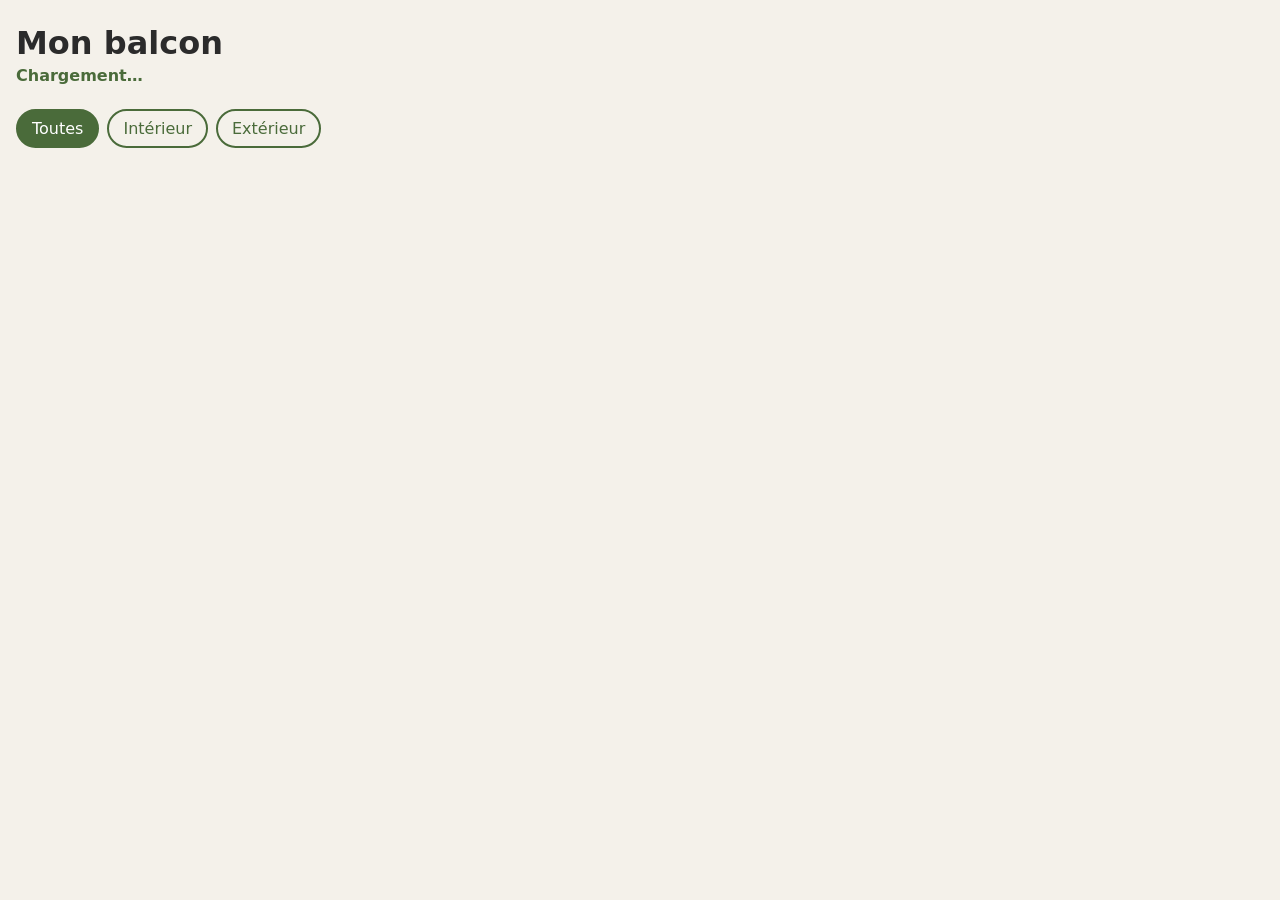
==== kata-js-6-balcon-s7/index.html @ d90268b1 "fait TODO 1 & 2 kata Balcon IA:[0]" ====
<!DOCTYPE html>
<html lang="fr">
<head>
  <meta charset="UTF-8">
  <meta name="viewport" content="width=device-width, initial-scale=1.0">
  <title>Mon balcon</title>
  <link rel="stylesheet" href="style.css">
</head>
<body>
  <header>
    <h1>Mon balcon</h1>
    <p id="compteur">Chargement…</p>
  </header>

  <main>
    <nav aria-label="Filtrer les plantes">
      <button type="button" id="btn-toutes" class="filtre actif">Toutes</button>
      <button type="button" id="btn-interieur" class="filtre">Intérieur</button>
      <button type="button" id="btn-exterieur" class="filtre">Extérieur</button>
    </nav>

    <ul id="liste"></ul>
  </main>

  <!-- L'ordre compte : les données d'abord, le script ensuite -->
  <script src="plantes.js"></script>
  <script src="script.js"></script>
</body>
</html>
---- kata-js-6-balcon-s7/style.css ----
* {
  box-sizing: border-box;
}

body {
  margin: 0;
  font-family: system-ui, sans-serif;
  background: #f4f1ea;
  color: #2b2b2b;
}

header {
  padding: 24px 16px 8px;
}

h1 {
  margin: 0 0 4px;
}

#compteur {
  margin: 0;
  color: #4a6b3a;
  font-weight: 600;
}

main {
  padding: 16px;
}

nav {
  display: flex;
  gap: 8px;
  margin-bottom: 16px;
}

.filtre {
  padding: 8px 14px;
  border: 2px solid #4a6b3a;
  border-radius: 20px;
  background: transparent;
  color: #4a6b3a;
  font: inherit;
  cursor: pointer;
}

.filtre.actif {
  background: #4a6b3a;
  color: #fff;
}

#liste {
  list-style: none;
  margin: 0;
  padding: 0;
  display: flex;
  flex-direction: column;
  gap: 8px;
}

#liste li {
  padding: 12px 16px;
  border-radius: 8px;
  background: #fff;
}

#liste li.a-arroser {
  border-left: 6px solid #3a7bd5;
}
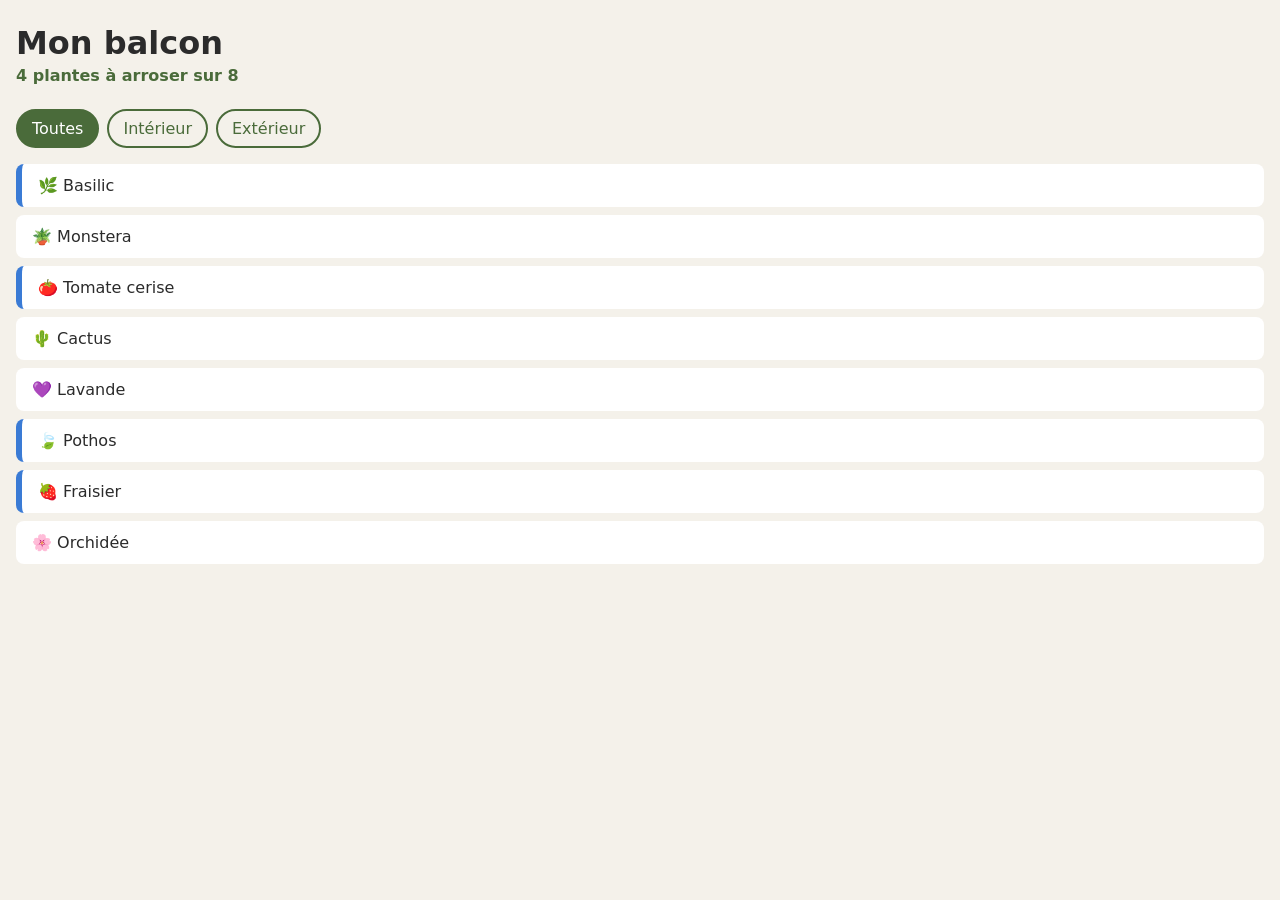
==== commit 74cb926c: "reponds aux questions de recul IA:[0]" ====
--- a/kata-js-6-balcon-s7/index.html
+++ b/kata-js-6-balcon-s7/index.html
@@ -23,6 +23,7 @@
   </main>
 
   <!-- L'ordre compte : les données d'abord, le script ensuite -->
+   
   <script src="plantes.js"></script>
   <script src="script.js"></script>
 </body>
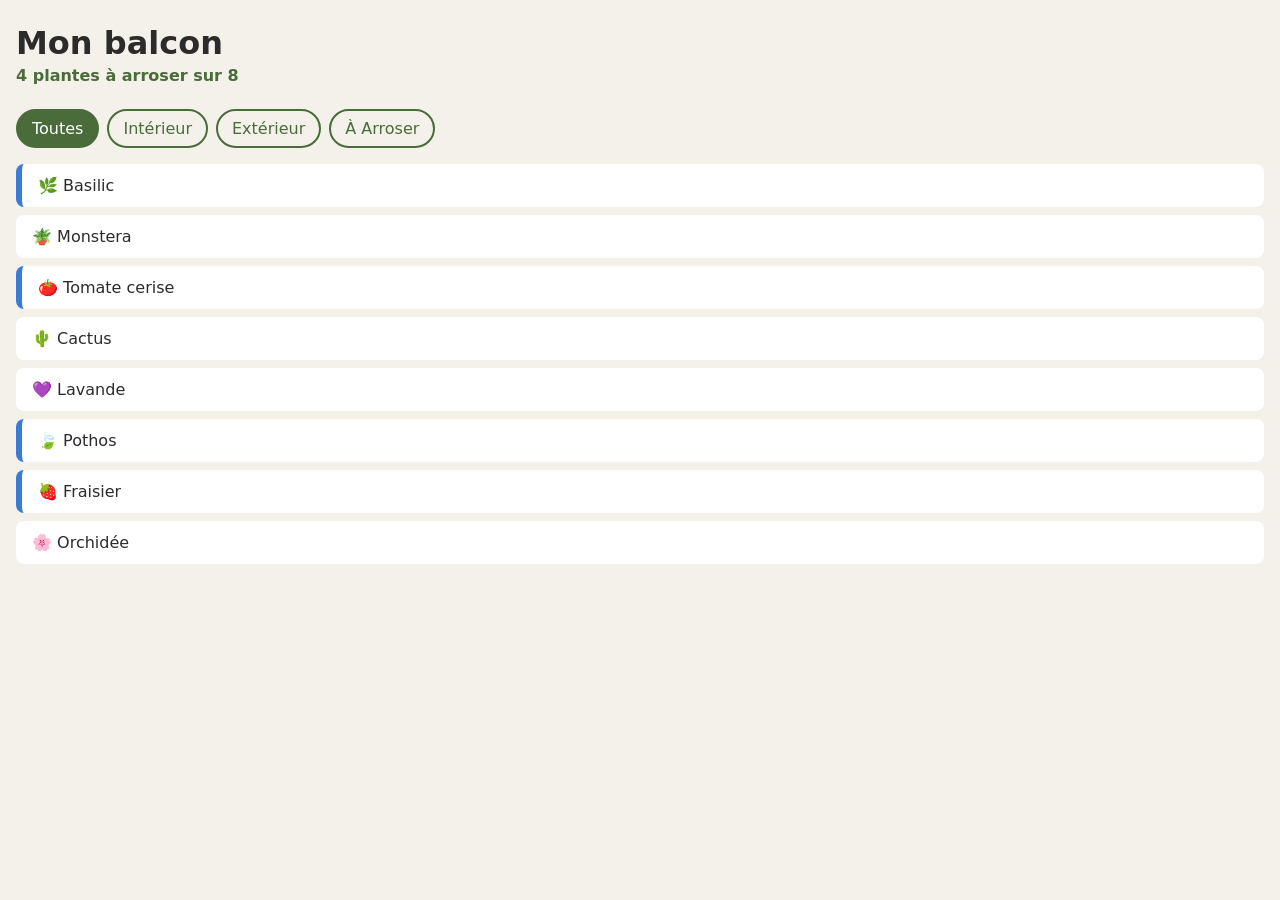
==== commit 907114b6: "finit kata balcon IA:[1]" ====
--- a/kata-js-6-balcon-s7/index.html
+++ b/kata-js-6-balcon-s7/index.html
@@ -14,9 +14,12 @@
 
   <main>
     <nav aria-label="Filtrer les plantes">
+     
       <button type="button" id="btn-toutes" class="filtre actif">Toutes</button>
       <button type="button" id="btn-interieur" class="filtre">Intérieur</button>
       <button type="button" id="btn-exterieur" class="filtre">Extérieur</button>
+       <button type="button" id="btn-arroser" class="filtre">À Arroser</button>
+      
     </nav>
 
     <ul id="liste"></ul>
--- a/kata-js-6-balcon-s7/style.css
+++ b/kata-js-6-balcon-s7/style.css
@@ -29,6 +29,7 @@
 
 nav {
   display: flex;
+  flex-wrap: nowrap;
   gap: 8px;
   margin-bottom: 16px;
 }
@@ -41,6 +42,7 @@
   color: #4a6b3a;
   font: inherit;
   cursor: pointer;
+  white-space: nowrap;
 }
 
 .filtre.actif {
